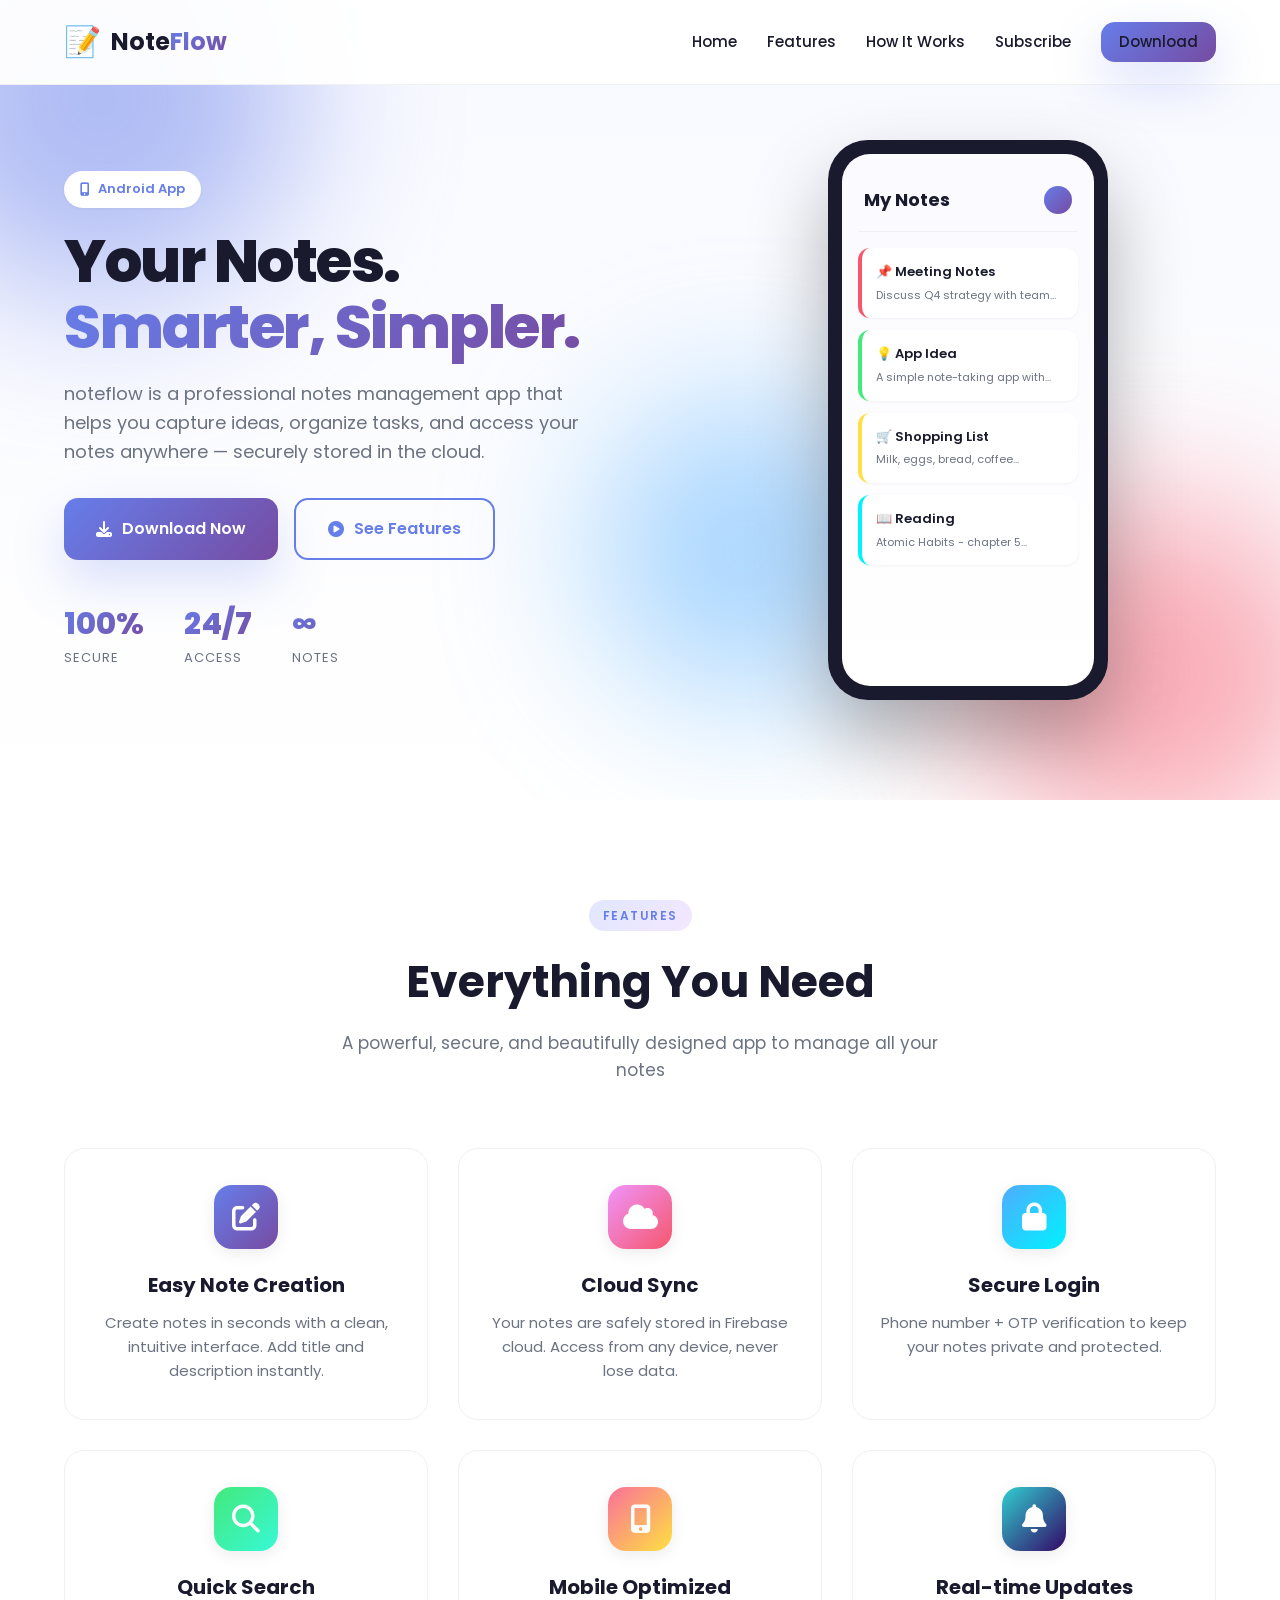
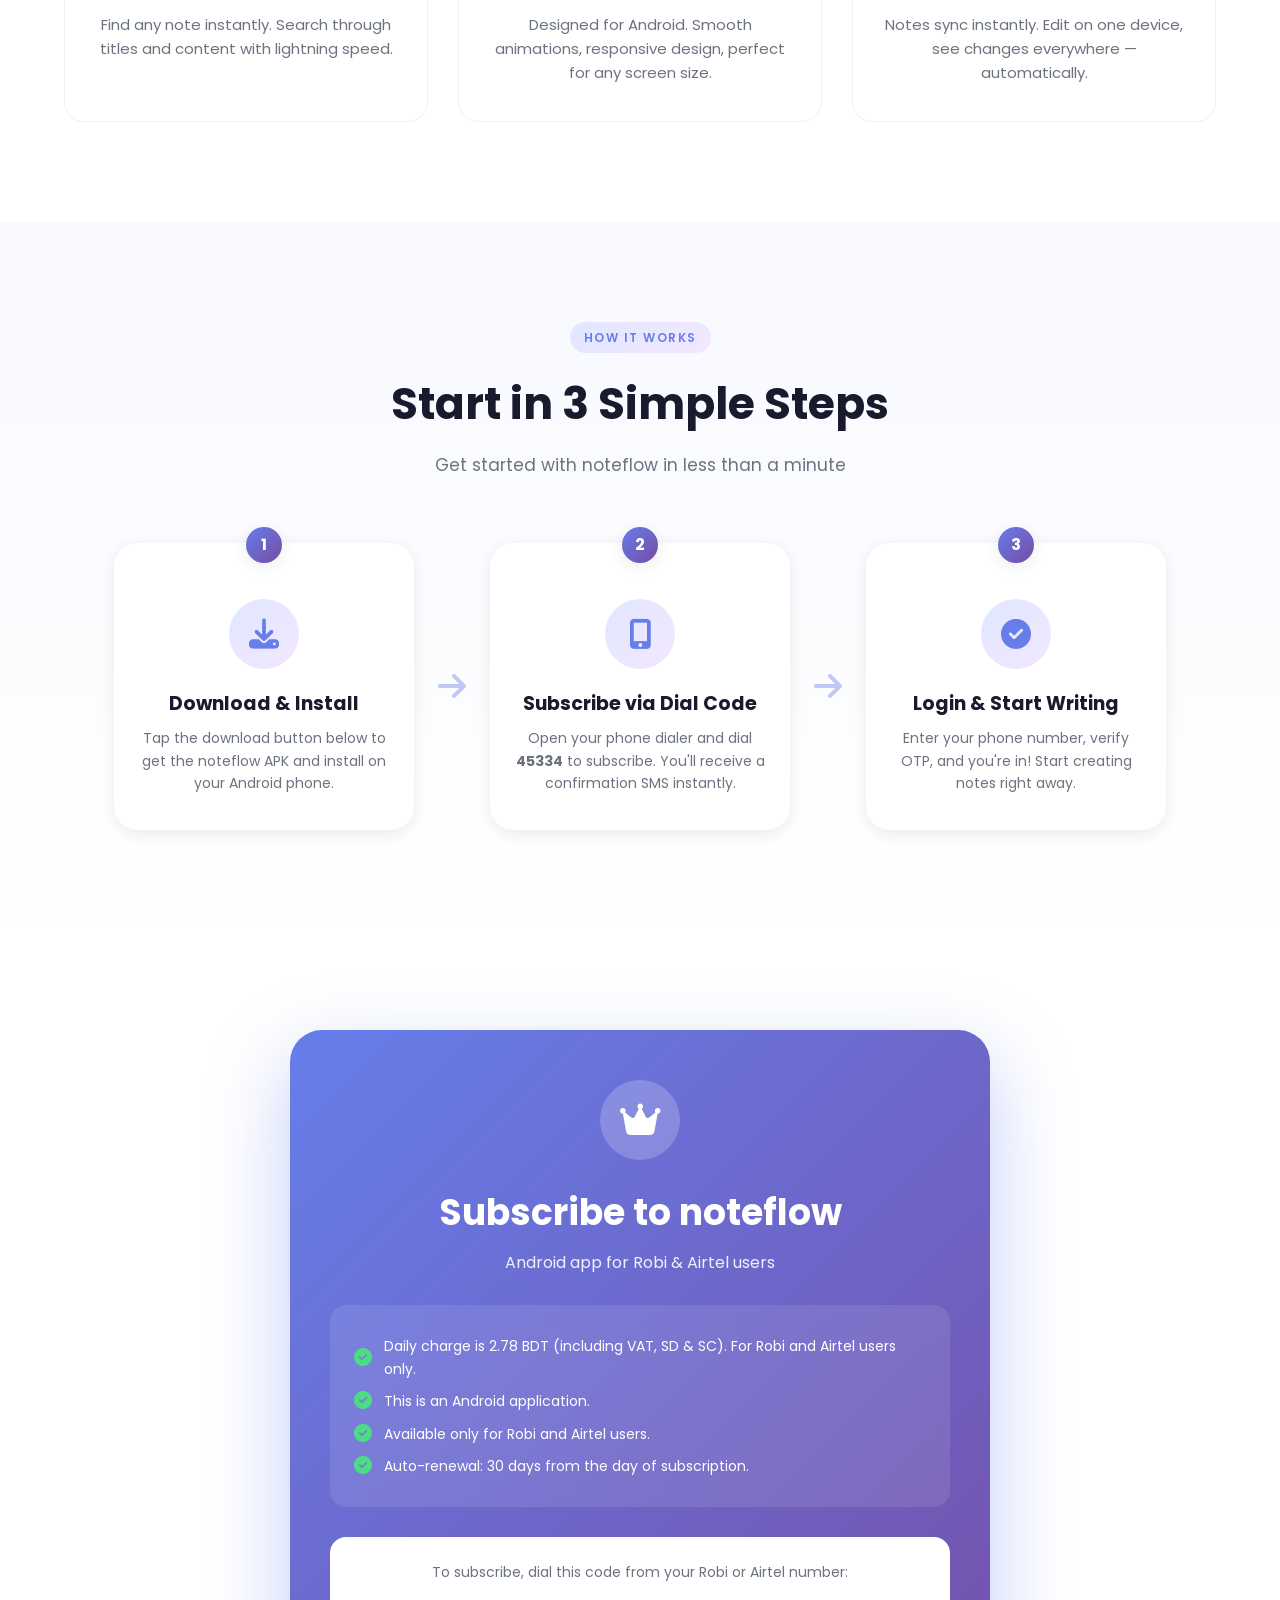
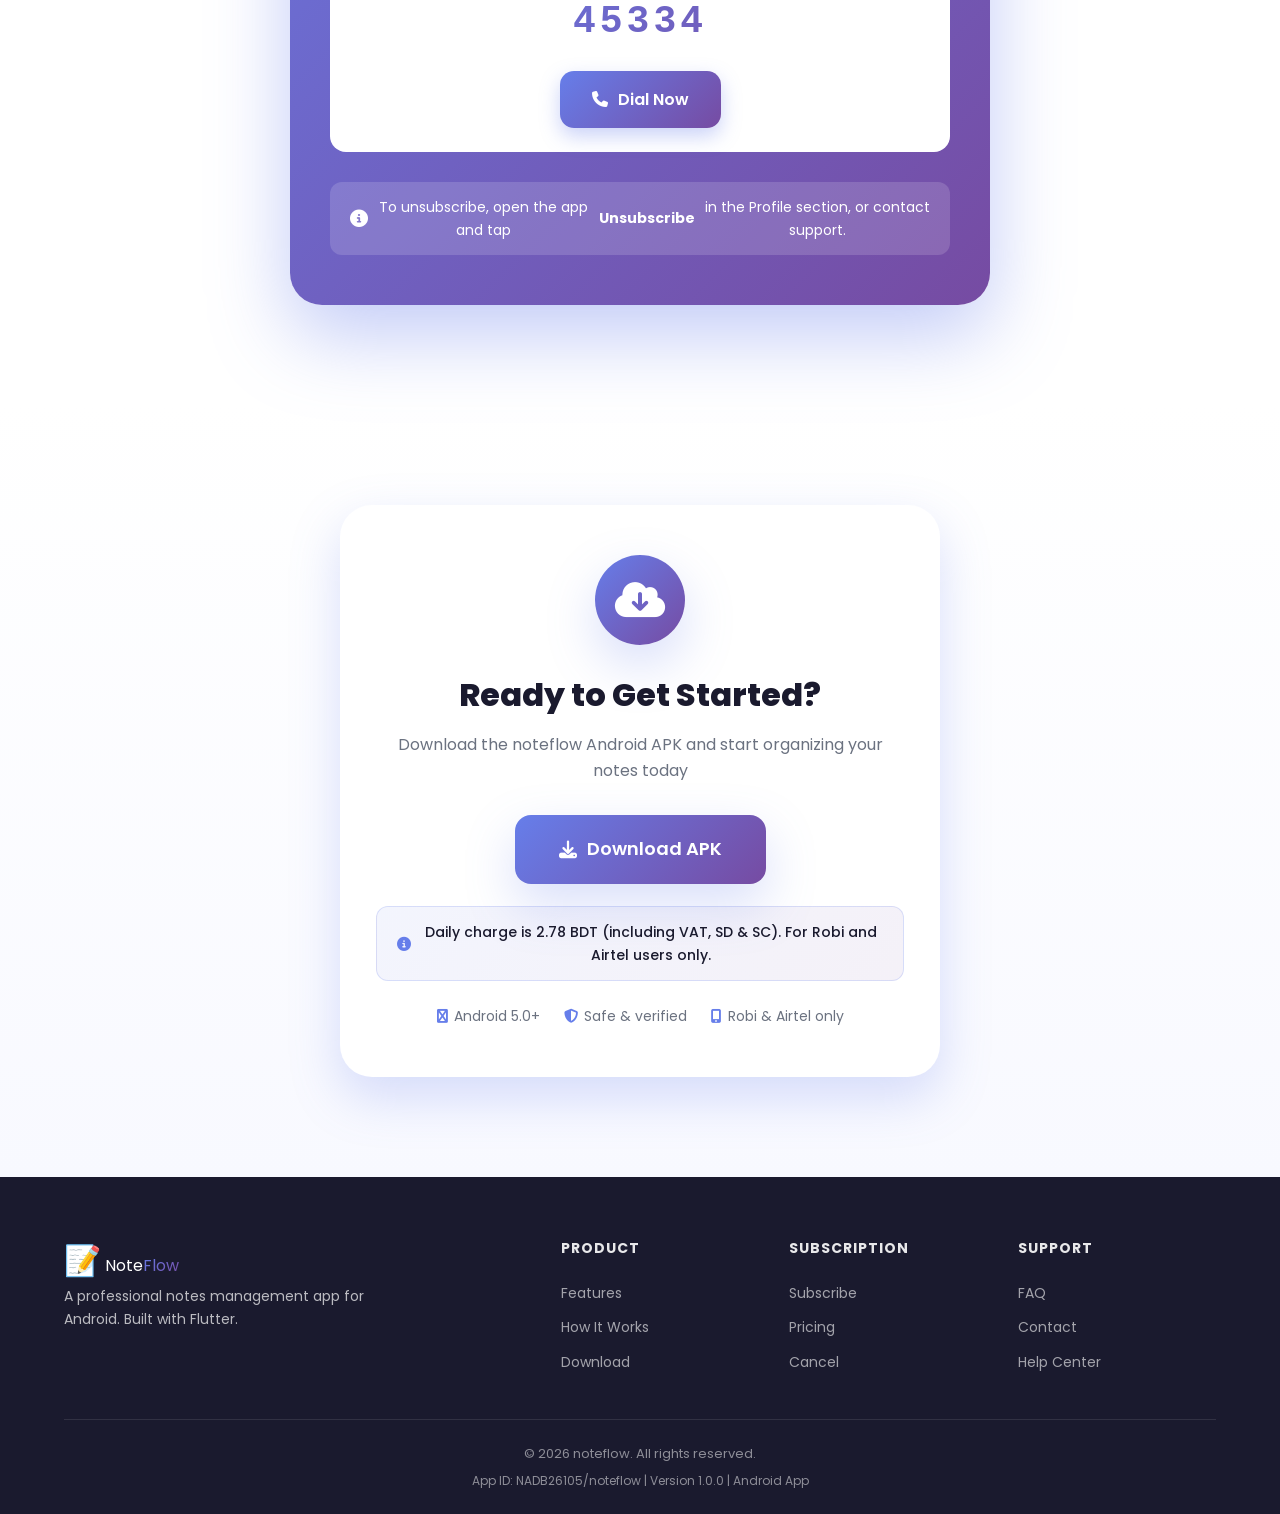
==== landing_page/noteflow/index.html @ a581d2a5 "Release App version 1.0" ====
<!DOCTYPE html>
<html lang="en">
<head>
  <meta charset="UTF-8" />
  <meta http-equiv="X-UA-Compatible" content="IE=edge" />
  <meta name="viewport" content="width=device-width, initial-scale=1.0" />

  <!-- SEO Meta Tags -->
  <title>NoteFlow - Your Personal Notes Manager | by BDApps</title>
  <meta name="description" content="noteflow - A professional notes management app for Android. Organize your ideas, tasks, and reminders. Download now from BDApps." />
  <meta name="keywords" content="noteflow, Notes App, BDApps, Bangladesh, NADB26105, Notes Manager, Android App" />
  <meta name="author" content="BDApps Gladiators NADB26" />

  <!-- Open Graph -->
  <meta property="og:title" content="NoteFlow - Your Personal Notes Manager" />
  <meta property="og:description" content="Professional notes management app. Download now from BDApps." />
  <meta property="og:type" content="website" />
  <meta property="og:url" content="https://www.bdappsdigitalapps.com/NADB26105/noteflow/" />

  <!-- Favicon -->
  <link rel="icon" type="image/svg+xml" href="data:image/svg+xml,<svg xmlns='http://www.w3.org/2000/svg' viewBox='0 0 100 100'><text y='.9em' font-size='90'>📝</text></svg>" />

  <!-- Stylesheets -->
  <link rel="stylesheet" href="css/style.css" />

  <!-- Google Fonts -->
  <link rel="preconnect" href="https://fonts.googleapis.com" />
  <link rel="preconnect" href="https://fonts.gstatic.com" crossorigin />
  <link href="https://fonts.googleapis.com/css2?family=Poppins:wght@300;400;500;600;700;800&family=Noto+Sans+Bengali:wght@400;500;600;700&display=swap" rel="stylesheet" />

  <!-- Font Awesome for icons -->
  <link rel="stylesheet" href="https://cdnjs.cloudflare.com/ajax/libs/font-awesome/6.4.0/css/all.min.css" />
</head>
<body>

  <!-- ============ NAVBAR ============ -->
  <nav class="navbar" id="navbar">
    <div class="container nav-container">
      <a href="#" class="logo">
        <span class="logo-icon">📝</span>
        <span class="logo-text">Note<span class="gradient-text">Flow</span></span>
      </a>
      <ul class="nav-links" id="navLinks">
        <li><a href="#home">Home</a></li>
        <li><a href="#features">Features</a></li>
        <li><a href="#how">How It Works</a></li>
        <li><a href="#subscribe">Subscribe</a></li>
        <li><a href="#download" class="btn btn-primary btn-sm">Download</a></li>
      </ul>
      <button class="menu-toggle" id="menuToggle" aria-label="Toggle menu">
        <i class="fas fa-bars"></i>
      </button>
    </div>
  </nav>

  <!-- ============ HERO SECTION ============ -->
  <section class="hero" id="home">
    <div class="hero-bg-shapes">
      <div class="shape shape-1"></div>
      <div class="shape shape-2"></div>
      <div class="shape shape-3"></div>
    </div>
    <div class="container hero-container">
      <div class="hero-content">
        <span class="hero-badge">
          <i class="fas fa-mobile-alt"></i> Android App
        </span>
        <h1 class="hero-title">
          Your Notes.<br />
          <span class="gradient-text">Smarter, Simpler.</span>
        </h1>
        <p class="hero-subtitle">
          noteflow is a professional notes management app that helps you capture ideas, organize tasks, and access your notes anywhere — securely stored in the cloud.
        </p>
        <div class="hero-buttons">
          <a href="#download" class="btn btn-primary btn-lg">
            <i class="fas fa-download"></i> Download Now
          </a>
          <a href="#features" class="btn btn-outline btn-lg">
            <i class="fas fa-play-circle"></i> See Features
          </a>
        </div>
        <div class="hero-stats">
          <div class="stat">
            <div class="stat-number">100%</div>
            <div class="stat-label">Secure</div>
          </div>
          <div class="stat">
            <div class="stat-number">24/7</div>
            <div class="stat-label">Access</div>
          </div>
          <div class="stat">
            <div class="stat-number">∞</div>
            <div class="stat-label">Notes</div>
          </div>
        </div>
      </div>
      <div class="hero-image">
        <div class="phone-mockup">
          <div class="phone-screen">
            <div class="mock-header">
              <div class="mock-title">My Notes</div>
              <div class="mock-dot"></div>
            </div>
            <div class="mock-note">
              <div class="mock-note-title">📌 Meeting Notes</div>
              <div class="mock-note-desc">Discuss Q4 strategy with team...</div>
            </div>
            <div class="mock-note">
              <div class="mock-note-title">💡 App Idea</div>
              <div class="mock-note-desc">A simple note-taking app with...</div>
            </div>
            <div class="mock-note">
              <div class="mock-note-title">🛒 Shopping List</div>
              <div class="mock-note-desc">Milk, eggs, bread, coffee...</div>
            </div>
            <div class="mock-note">
              <div class="mock-note-title">📖 Reading</div>
              <div class="mock-note-desc">Atomic Habits - chapter 5...</div>
            </div>
          </div>
        </div>
      </div>
    </div>
  </section>

  <!-- ============ FEATURES SECTION ============ -->
  <section class="features" id="features">
    <div class="container">
      <div class="section-header">
        <span class="section-tag">FEATURES</span>
        <h2 class="section-title">Everything You Need</h2>
        <p class="section-subtitle">
          A powerful, secure, and beautifully designed app to manage all your notes
        </p>
      </div>
      <div class="features-grid">
        <div class="feature-card">
          <div class="feature-icon" style="background: linear-gradient(135deg, #667eea, #764ba2);">
            <i class="fas fa-edit"></i>
          </div>
          <h3>Easy Note Creation</h3>
          <p>Create notes in seconds with a clean, intuitive interface. Add title and description instantly.</p>
        </div>
        <div class="feature-card">
          <div class="feature-icon" style="background: linear-gradient(135deg, #f093fb, #f5576c);">
            <i class="fas fa-cloud"></i>
          </div>
          <h3>Cloud Sync</h3>
          <p>Your notes are safely stored in Firebase cloud. Access from any device, never lose data.</p>
        </div>
        <div class="feature-card">
          <div class="feature-icon" style="background: linear-gradient(135deg, #4facfe, #00f2fe);">
            <i class="fas fa-lock"></i>
          </div>
          <h3>Secure Login</h3>
          <p>Phone number + OTP verification to keep your notes private and protected.</p>
        </div>
        <div class="feature-card">
          <div class="feature-icon" style="background: linear-gradient(135deg, #43e97b, #38f9d7);">
            <i class="fas fa-search"></i>
          </div>
          <h3>Quick Search</h3>
          <p>Find any note instantly. Search through titles and content with lightning speed.</p>
        </div>
        <div class="feature-card">
          <div class="feature-icon" style="background: linear-gradient(135deg, #fa709a, #fee140);">
            <i class="fas fa-mobile-alt"></i>
          </div>
          <h3>Mobile Optimized</h3>
          <p>Designed for Android. Smooth animations, responsive design, perfect for any screen size.</p>
        </div>
        <div class="feature-card">
          <div class="feature-icon" style="background: linear-gradient(135deg, #30cfd0, #330867);">
            <i class="fas fa-bell"></i>
          </div>
          <h3>Real-time Updates</h3>
          <p>Notes sync instantly. Edit on one device, see changes everywhere — automatically.</p>
        </div>
      </div>
    </div>
  </section>

  <!-- ============ HOW IT WORKS ============ -->
  <section class="how-it-works" id="how">
    <div class="container">
      <div class="section-header">
        <span class="section-tag">HOW IT WORKS</span>
        <h2 class="section-title">Start in 3 Simple Steps</h2>
        <p class="section-subtitle">
          Get started with noteflow in less than a minute
        </p>
      </div>
      <div class="steps">
        <div class="step">
          <div class="step-number">1</div>
          <div class="step-icon">
            <i class="fas fa-download"></i>
          </div>
          <h3>Download & Install</h3>
          <p>Tap the download button below to get the noteflow APK and install on your Android phone.</p>
        </div>
        <div class="step-arrow">
          <i class="fas fa-arrow-right"></i>
        </div>
        <div class="step">
          <div class="step-number">2</div>
          <div class="step-icon">
            <i class="fas fa-mobile-alt"></i>
          </div>
          <h3>Subscribe via Dial Code</h3>
          <p>Open your phone dialer and dial <strong>45334</strong> to subscribe. You'll receive a confirmation SMS instantly.</p>
        </div>
        <div class="step-arrow">
          <i class="fas fa-arrow-right"></i>
        </div>
        <div class="step">
          <div class="step-number">3</div>
          <div class="step-icon">
            <i class="fas fa-check-circle"></i>
          </div>
          <h3>Login & Start Writing</h3>
          <p>Enter your phone number, verify OTP, and you're in! Start creating notes right away.</p>
        </div>
      </div>
    </div>
  </section>

  <!-- ============ SUBSCRIBE SECTION ============ -->
  <section class="subscribe" id="subscribe">
    <div class="container">
      <div class="subscribe-card">
        <div class="subscribe-icon">
          <i class="fas fa-crown"></i>
        </div>
        <h2>Subscribe to noteflow</h2>
        <p class="subscribe-subtitle">Android app for Robi &amp; Airtel users</p>
        <div class="subscribe-details">
          <div class="detail-item">
            <i class="fas fa-check-circle"></i>
            <span>Daily charge is 2.78 BDT (including VAT, SD &amp; SC). For Robi and Airtel users only.</span>
          </div>
          <div class="detail-item">
            <i class="fas fa-check-circle"></i>
            <span>This is an Android application.</span>
          </div>
          <div class="detail-item">
            <i class="fas fa-check-circle"></i>
            <span>Available only for Robi and Airtel users.</span>
          </div>
          <div class="detail-item">
            <i class="fas fa-check-circle"></i>
            <span>Auto-renewal: 30 days from the day of subscription.</span>
          </div>
        </div>
        <div class="ussd-box">
          <div class="ussd-label">To subscribe, dial this code from your Robi or Airtel number:</div>
          <div class="ussd-code">45334</div>
          <a href="tel:45334" class="btn btn-primary btn-lg ussd-dial-btn" id="ussdDialBtn">
            <i class="fas fa-phone"></i> Dial Now
          </a>
        </div>
        <div class="subscribe-note">
          <i class="fas fa-info-circle"></i>
          To unsubscribe, open the app and tap <strong>Unsubscribe</strong> in the Profile section, or contact support.
        </div>
      </div>
    </div>
  </section>

  <!-- ============ DOWNLOAD SECTION ============ -->
  <section class="download" id="download">
    <div class="container">
      <div class="download-card">
        <div class="download-icon">
          <i class="fas fa-cloud-download-alt"></i>
        </div>
        <h2>Ready to Get Started?</h2>
        <p>Download the noteflow Android APK and start organizing your notes today</p>
        <a href="https://www.bdappsdigitalapps.com/NADB26105/noteflow/noteflow.apk" class="btn btn-primary btn-xl" id="downloadBtn">
          <i class="fas fa-download"></i>
          <span>Download APK</span>
        </a>
        <div class="charge-info">
          <i class="fas fa-info-circle"></i>
          Daily charge is 2.78 BDT (including VAT, SD &amp; SC). For Robi and Airtel users only.
        </div>
        <div class="download-info">
          <span><i class="fas fa-android"></i> Android 5.0+</span>
          <span><i class="fas fa-shield-alt"></i> Safe &amp; verified</span>
          <span><i class="fas fa-mobile-alt"></i> Robi &amp; Airtel only</span>
        </div>
      </div>
    </div>
  </section>

  <!-- ============ FOOTER ============ -->
  <footer class="footer">
    <div class="container">
      <div class="footer-content">
        <div class="footer-brand">
          <span class="logo-icon">📝</span>
          <span class="logo-text">Note<span class="gradient-text">Flow</span></span>
          <p>A professional notes management app for Android. Built with Flutter.</p>
        </div>
        <div class="footer-links">
          <div class="footer-col">
            <h4>Product</h4>
            <a href="#features">Features</a>
            <a href="#how">How It Works</a>
            <a href="#download">Download</a>
          </div>
          <div class="footer-col">
            <h4>Subscription</h4>
            <a href="#subscribe">Subscribe</a>
            <a href="#subscribe">Pricing</a>
            <a href="#subscribe">Cancel</a>
          </div>
          <div class="footer-col">
            <h4>Support</h4>
            <a href="#">FAQ</a>
            <a href="#">Contact</a>
            <a href="#">Help Center</a>
          </div>
        </div>
      </div>
      <div class="footer-bottom">
        <p>&copy; 2026 noteflow. All rights reserved.</p>
        <p class="footer-meta">
          App ID: NADB26105/noteflow | Version 1.0.0 | Android App
        </p>
      </div>
    </div>
  </footer>

  <!-- Back to top button -->
  <button class="back-to-top" id="backToTop" aria-label="Back to top">
    <i class="fas fa-arrow-up"></i>
  </button>

  <script src="js/script.js"></script>
</body>
</html>
---- landing_page/noteflow/css/style.css ----
/* =====================================================
   NoteFlow Landing Page - Beautiful & Professional
   ===================================================== */

/* ============== RESET & BASE ============== */
*, *::before, *::after {
  box-sizing: border-box;
  margin: 0;
  padding: 0;
}

html {
  scroll-behavior: smooth;
}

body {
  font-family: 'Poppins', 'Noto Sans Bengali', -apple-system, BlinkMacSystemFont, sans-serif;
  line-height: 1.6;
  color: #1a1a2e;
  background: #ffffff;
  overflow-x: hidden;
}

a {
  text-decoration: none;
  color: inherit;
  transition: all 0.3s ease;
}

ul { list-style: none; }

img {
  max-width: 100%;
  display: block;
}

.container {
  max-width: 1200px;
  margin: 0 auto;
  padding: 0 24px;
}

:root {
  --primary: #667eea;
  --secondary: #764ba2;
  --accent: #f5576c;
  --dark: #1a1a2e;
  --gray: #6b7280;
  --light: #f9fafb;
  --gradient: linear-gradient(135deg, #667eea 0%, #764ba2 100%);
  --gradient-2: linear-gradient(135deg, #f093fb 0%, #f5576c 100%);
  --gradient-3: linear-gradient(135deg, #4facfe 0%, #00f2fe 100%);
  --shadow-sm: 0 1px 3px rgba(0, 0, 0, 0.05);
  --shadow-md: 0 4px 16px rgba(0, 0, 0, 0.08);
  --shadow-lg: 0 20px 50px rgba(102, 126, 234, 0.25);
}

/* ============== TYPOGRAPHY ============== */
.gradient-text {
  background: var(--gradient);
  -webkit-background-clip: text;
  -webkit-text-fill-color: transparent;
  background-clip: text;
}

.section-tag {
  display: inline-block;
  padding: 6px 14px;
  border-radius: 20px;
  background: linear-gradient(135deg, #e0e7ff, #f3e7ff);
  color: var(--primary);
  font-size: 12px;
  font-weight: 600;
  letter-spacing: 1.5px;
  margin-bottom: 16px;
}

.section-header {
  text-align: center;
  margin-bottom: 64px;
}

.section-title {
  font-size: clamp(28px, 5vw, 44px);
  font-weight: 700;
  margin-bottom: 12px;
  color: var(--dark);
}

.section-subtitle {
  font-size: 17px;
  color: var(--gray);
  max-width: 600px;
  margin: 0 auto;
}

/* ============== BUTTONS ============== */
.btn {
  display: inline-flex;
  align-items: center;
  gap: 10px;
  padding: 14px 28px;
  border-radius: 14px;
  font-weight: 600;
  font-size: 15px;
  border: none;
  cursor: pointer;
  transition: all 0.3s ease;
  white-space: nowrap;
}

.btn-sm { padding: 8px 18px; font-size: 14px; }
.btn-lg { padding: 16px 32px; font-size: 16px; }
.btn-xl { padding: 20px 44px; font-size: 18px; border-radius: 16px; }

.btn-primary {
  background: var(--gradient);
  color: #fff;
  box-shadow: var(--shadow-lg);
}

.btn-primary:hover {
  transform: translateY(-3px);
  box-shadow: 0 25px 60px rgba(102, 126, 234, 0.35);
}

.btn-outline {
  background: transparent;
  color: var(--primary);
  border: 2px solid var(--primary);
}

.btn-outline:hover {
  background: var(--primary);
  color: #fff;
  transform: translateY(-3px);
}

/* ============== NAVBAR ============== */
.navbar {
  position: fixed;
  top: 0;
  left: 0;
  width: 100%;
  background: rgba(255, 255, 255, 0.95);
  backdrop-filter: blur(20px);
  -webkit-backdrop-filter: blur(20px);
  z-index: 1000;
  transition: all 0.3s ease;
  border-bottom: 1px solid rgba(0, 0, 0, 0.05);
}

.navbar.scrolled {
  box-shadow: var(--shadow-md);
}

.nav-container {
  display: flex;
  justify-content: space-between;
  align-items: center;
  padding: 18px 24px;
}

.logo {
  display: flex;
  align-items: center;
  gap: 10px;
  font-size: 24px;
  font-weight: 700;
  color: var(--dark);
}

.logo-icon { font-size: 30px; }

.nav-links {
  display: flex;
  align-items: center;
  gap: 30px;
}

.nav-links a {
  font-weight: 500;
  color: var(--dark);
  position: relative;
  font-size: 15px;
}

.nav-links a:not(.btn):hover { color: var(--primary); }

.nav-links a:not(.btn)::after {
  content: '';
  position: absolute;
  bottom: -4px;
  left: 0;
  width: 0;
  height: 2px;
  background: var(--gradient);
  transition: width 0.3s ease;
}

.nav-links a:not(.btn):hover::after { width: 100%; }

.menu-toggle {
  display: none;
  background: none;
  border: none;
  font-size: 24px;
  cursor: pointer;
  color: var(--dark);
}

/* ============== HERO ============== */
.hero {
  position: relative;
  padding: 140px 0 100px;
  background: linear-gradient(180deg, #f8f9ff 0%, #ffffff 100%);
  overflow: hidden;
}

.hero-bg-shapes {
  position: absolute;
  inset: 0;
  pointer-events: none;
}

.shape {
  position: absolute;
  border-radius: 50%;
  filter: blur(80px);
  opacity: 0.5;
}

.shape-1 {
  width: 400px;
  height: 400px;
  background: var(--primary);
  top: -100px;
  left: -100px;
}

.shape-2 {
  width: 350px;
  height: 350px;
  background: var(--accent);
  bottom: -50px;
  right: -50px;
}

.shape-3 {
  width: 300px;
  height: 300px;
  background: #4facfe;
  top: 50%;
  right: 30%;
}

.hero-container {
  display: grid;
  grid-template-columns: 1.2fr 1fr;
  gap: 60px;
  align-items: center;
  position: relative;
  z-index: 1;
}

.hero-badge {
  display: inline-flex;
  align-items: center;
  gap: 8px;
  padding: 8px 16px;
  border-radius: 30px;
  background: white;
  color: var(--primary);
  font-size: 13px;
  font-weight: 600;
  margin-bottom: 20px;
  box-shadow: var(--shadow-sm);
}

.hero-title {
  font-size: clamp(36px, 6vw, 60px);
  font-weight: 800;
  line-height: 1.1;
  margin-bottom: 20px;
  letter-spacing: -1.5px;
}

.hero-subtitle {
  font-size: 18px;
  color: var(--gray);
  margin-bottom: 32px;
  max-width: 550px;
}

.hero-buttons {
  display: flex;
  gap: 16px;
  flex-wrap: wrap;
  margin-bottom: 40px;
}

.hero-stats {
  display: flex;
  gap: 40px;
}

.stat-number {
  font-size: 30px;
  font-weight: 800;
  background: var(--gradient);
  -webkit-background-clip: text;
  -webkit-text-fill-color: transparent;
  background-clip: text;
}

.stat-label {
  font-size: 13px;
  color: var(--gray);
  text-transform: uppercase;
  letter-spacing: 1px;
}

/* Phone Mockup */
.hero-image {
  display: flex;
  justify-content: center;
  align-items: center;
}

.phone-mockup {
  width: 280px;
  height: 560px;
  background: var(--dark);
  border-radius: 40px;
  padding: 14px;
  box-shadow: 0 40px 80px rgba(0, 0, 0, 0.3);
  position: relative;
  animation: floatPhone 4s ease-in-out infinite;
}

@keyframes floatPhone {
  0%, 100% { transform: translateY(0); }
  50% { transform: translateY(-20px); }
}

.phone-screen {
  width: 100%;
  height: 100%;
  background: linear-gradient(180deg, #fafaff 0%, #ffffff 100%);
  border-radius: 28px;
  padding: 20px 16px;
  overflow: hidden;
}

.mock-header {
  display: flex;
  justify-content: space-between;
  align-items: center;
  padding: 12px 6px 16px;
  border-bottom: 1px solid #f0f0f0;
  margin-bottom: 16px;
}

.mock-title {
  font-size: 18px;
  font-weight: 700;
  color: var(--dark);
}

.mock-dot {
  width: 28px;
  height: 28px;
  border-radius: 50%;
  background: var(--gradient);
  color: white;
  display: flex;
  align-items: center;
  justify-content: center;
  font-size: 16px;
}

.mock-note {
  padding: 14px;
  background: white;
  border-radius: 12px;
  margin-bottom: 12px;
  box-shadow: var(--shadow-sm);
  border-left: 4px solid var(--primary);
  animation: slideIn 0.6s ease-out backwards;
}

.mock-note:nth-child(2) { animation-delay: 0.1s; border-left-color: #f5576c; }
.mock-note:nth-child(3) { animation-delay: 0.2s; border-left-color: #43e97b; }
.mock-note:nth-child(4) { animation-delay: 0.3s; border-left-color: #fee140; }
.mock-note:nth-child(5) { animation-delay: 0.4s; border-left-color: #00f2fe; }

@keyframes slideIn {
  from { opacity: 0; transform: translateX(20px); }
  to { opacity: 1; transform: translateX(0); }
}

.mock-note-title {
  font-size: 13px;
  font-weight: 600;
  color: var(--dark);
  margin-bottom: 4px;
}

.mock-note-desc {
  font-size: 11px;
  color: var(--gray);
}

/* ============== FEATURES ============== */
.features {
  padding: 100px 0;
  background: white;
}

.features-grid {
  display: grid;
  grid-template-columns: repeat(auto-fit, minmax(280px, 1fr));
  gap: 30px;
}

.feature-card {
  padding: 36px 28px;
  background: white;
  border-radius: 20px;
  border: 1px solid #f0f0f5;
  transition: all 0.4s ease;
  text-align: center;
}

.feature-card:hover {
  transform: translateY(-8px);
  box-shadow: var(--shadow-lg);
  border-color: transparent;
}

.feature-icon {
  width: 64px;
  height: 64px;
  border-radius: 18px;
  display: flex;
  align-items: center;
  justify-content: center;
  margin: 0 auto 20px;
  color: white;
  font-size: 28px;
  box-shadow: var(--shadow-md);
}

.feature-card h3 {
  font-size: 20px;
  font-weight: 700;
  margin-bottom: 10px;
  color: var(--dark);
}

.feature-card p {
  font-size: 15px;
  color: var(--gray);
  line-height: 1.6;
}

/* ============== HOW IT WORKS ============== */
.how-it-works {
  padding: 100px 0;
  background: linear-gradient(180deg, #f8f9ff 0%, #ffffff 100%);
}

.steps {
  display: flex;
  align-items: center;
  justify-content: center;
  gap: 24px;
  flex-wrap: wrap;
}

.step {
  flex: 1;
  min-width: 240px;
  max-width: 300px;
  text-align: center;
  padding: 36px 24px;
  background: white;
  border-radius: 24px;
  position: relative;
  box-shadow: var(--shadow-md);
  transition: all 0.3s ease;
}

.step:hover {
  transform: translateY(-8px);
}

.step-number {
  position: absolute;
  top: -16px;
  left: 50%;
  transform: translateX(-50%);
  width: 36px;
  height: 36px;
  background: var(--gradient);
  color: white;
  border-radius: 50%;
  display: flex;
  align-items: center;
  justify-content: center;
  font-weight: 700;
  font-size: 16px;
  box-shadow: var(--shadow-md);
}

.step-icon {
  width: 70px;
  height: 70px;
  background: linear-gradient(135deg, #e0e7ff, #f3e7ff);
  color: var(--primary);
  border-radius: 50%;
  display: flex;
  align-items: center;
  justify-content: center;
  font-size: 30px;
  margin: 20px auto;
}

.step h3 {
  font-size: 19px;
  font-weight: 700;
  margin-bottom: 8px;
  color: var(--dark);
}

.step p {
  font-size: 14px;
  color: var(--gray);
}

.step-arrow {
  font-size: 32px;
  color: var(--primary);
  opacity: 0.4;
}

/* ============== SUBSCRIBE ============== */
.subscribe {
  padding: 100px 0;
  background: white;
}

.subscribe-card {
  max-width: 700px;
  margin: 0 auto;
  background: var(--gradient);
  color: white;
  padding: 50px 40px;
  border-radius: 32px;
  text-align: center;
  box-shadow: 0 30px 80px rgba(102, 126, 234, 0.4);
  position: relative;
  overflow: hidden;
}

.subscribe-card::before {
  content: '';
  position: absolute;
  top: -50%;
  right: -20%;
  width: 400px;
  height: 400px;
  background: radial-gradient(circle, rgba(255, 255, 255, 0.15), transparent 70%);
  border-radius: 50%;
}

.subscribe-icon {
  width: 80px;
  height: 80px;
  background: rgba(255, 255, 255, 0.2);
  border-radius: 50%;
  display: flex;
  align-items: center;
  justify-content: center;
  margin: 0 auto 24px;
  font-size: 36px;
  backdrop-filter: blur(10px);
  position: relative;
  z-index: 1;
}

.subscribe-card h2 {
  font-size: clamp(26px, 5vw, 36px);
  font-weight: 700;
  margin-bottom: 8px;
  position: relative;
  z-index: 1;
}

.subscribe-subtitle {
  font-size: 16px;
  opacity: 0.9;
  margin-bottom: 30px;
  position: relative;
  z-index: 1;
}

.subscribe-details {
  text-align: left;
  background: rgba(255, 255, 255, 0.1);
  backdrop-filter: blur(10px);
  padding: 20px 24px;
  border-radius: 16px;
  margin: 30px 0;
  position: relative;
  z-index: 1;
}

.detail-item {
  display: flex;
  align-items: center;
  gap: 12px;
  margin: 10px 0;
  font-size: 14px;
}

.detail-item i { font-size: 18px; color: #4ade80; }

.ussd-box {
  background: white;
  color: var(--dark);
  padding: 24px;
  border-radius: 16px;
  margin: 30px 0;
  position: relative;
  z-index: 1;
}

.ussd-label {
  font-size: 14px;
  color: var(--gray);
  margin-bottom: 8px;
}

.ussd-code {
  font-size: 38px;
  font-weight: 800;
  letter-spacing: 4px;
  background: var(--gradient);
  -webkit-background-clip: text;
  -webkit-text-fill-color: transparent;
  background-clip: text;
  font-family: 'Courier New', monospace;
}

.subscribe-note {
  background: rgba(255, 255, 255, 0.15);
  padding: 14px 20px;
  border-radius: 12px;
  font-size: 14px;
  display: flex;
  align-items: center;
  gap: 10px;
  justify-content: center;
  position: relative;
  z-index: 1;
}

.subscribe-note i { font-size: 18px; }

.ussd-dial-btn {
  margin-top: 18px;
  display: inline-flex;
  align-items: center;
  gap: 10px;
  text-decoration: none;
  box-shadow: 0 8px 20px rgba(102, 126, 234, 0.35);
}

.ussd-dial-btn:hover {
  transform: translateY(-2px);
  box-shadow: 0 12px 28px rgba(102, 126, 234, 0.5);
}

.charge-info {
  margin-top: 22px;
  padding: 14px 20px;
  background: linear-gradient(135deg, rgba(102, 126, 234, 0.08), rgba(118, 75, 162, 0.08));
  border: 1px solid rgba(102, 126, 234, 0.2);
  border-radius: 12px;
  color: var(--dark);
  font-size: 14px;
  font-weight: 500;
  display: flex;
  align-items: center;
  justify-content: center;
  gap: 8px;
}

.charge-info i { color: var(--primary); }

/* ============== DOWNLOAD ============== */
.download {
  padding: 100px 0;
  background: linear-gradient(180deg, #ffffff 0%, #f8f9ff 100%);
}

.download-card {
  max-width: 600px;
  margin: 0 auto;
  text-align: center;
  padding: 50px 36px;
  background: white;
  border-radius: 32px;
  box-shadow: var(--shadow-lg);
}

.download-icon {
  width: 90px;
  height: 90px;
  background: var(--gradient);
  color: white;
  border-radius: 50%;
  display: flex;
  align-items: center;
  justify-content: center;
  margin: 0 auto 24px;
  font-size: 40px;
  box-shadow: var(--shadow-lg);
  animation: pulse 2s infinite;
}

@keyframes pulse {
  0%, 100% { transform: scale(1); }
  50% { transform: scale(1.05); }
}

.download-card h2 {
  font-size: 32px;
  font-weight: 800;
  margin-bottom: 12px;
  color: var(--dark);
}

.download-card p {
  color: var(--gray);
  margin-bottom: 32px;
  font-size: 16px;
}

.download-info {
  display: flex;
  justify-content: center;
  gap: 24px;
  flex-wrap: wrap;
  margin-top: 24px;
  font-size: 14px;
  color: var(--gray);
}

.download-info span {
  display: flex;
  align-items: center;
  gap: 6px;
}

.download-info i { color: var(--primary); }

/* ============== FOOTER ============== */
.footer {
  background: var(--dark);
  color: white;
  padding: 60px 0 24px;
}

.footer-content {
  display: grid;
  grid-template-columns: 2fr 3fr;
  gap: 60px;
  margin-bottom: 40px;
}

.footer-brand .logo {
  color: white;
  font-size: 22px;
  margin-bottom: 12px;
}

.footer-brand p {
  color: rgba(255, 255, 255, 0.7);
  font-size: 14px;
  max-width: 320px;
}

.footer-links {
  display: grid;
  grid-template-columns: repeat(3, 1fr);
  gap: 30px;
}

.footer-col h4 {
  font-size: 14px;
  margin-bottom: 16px;
  text-transform: uppercase;
  letter-spacing: 1px;
  color: rgba(255, 255, 255, 0.9);
}

.footer-col a {
  display: block;
  color: rgba(255, 255, 255, 0.6);
  padding: 6px 0;
  font-size: 14px;
}

.footer-col a:hover { color: var(--primary); }

.footer-bottom {
  border-top: 1px solid rgba(255, 255, 255, 0.1);
  padding-top: 24px;
  text-align: center;
  color: rgba(255, 255, 255, 0.5);
  font-size: 13px;
}

.footer-meta {
  margin-top: 6px;
  font-size: 12px;
}

/* ============== BACK TO TOP ============== */
.back-to-top {
  position: fixed;
  bottom: 30px;
  right: 30px;
  width: 50px;
  height: 50px;
  background: var(--gradient);
  color: white;
  border: none;
  border-radius: 50%;
  font-size: 20px;
  cursor: pointer;
  box-shadow: var(--shadow-lg);
  opacity: 0;
  pointer-events: none;
  transition: all 0.3s ease;
  z-index: 999;
}

.back-to-top.show {
  opacity: 1;
  pointer-events: all;
}

.back-to-top:hover {
  transform: translateY(-4px);
}

/* ============== RESPONSIVE ============== */
@media (max-width: 968px) {
  .hero-container {
    grid-template-columns: 1fr;
    text-align: center;
  }

  .hero-subtitle { margin-left: auto; margin-right: auto; }
  .hero-buttons { justify-content: center; }
  .hero-stats { justify-content: center; }
  .hero-image { order: -1; }

  .footer-content {
    grid-template-columns: 1fr;
    gap: 40px;
  }
}

@media (max-width: 768px) {
  .nav-links {
    position: fixed;
    top: 70px;
    left: 0;
    width: 100%;
    background: white;
    flex-direction: column;
    padding: 30px;
    gap: 20px;
    box-shadow: var(--shadow-md);
    transform: translateY(-100%);
    opacity: 0;
    transition: all 0.3s ease;
    pointer-events: none;
  }

  .nav-links.active {
    transform: translateY(0);
    opacity: 1;
    pointer-events: all;
  }

  .menu-toggle { display: block; }

  .hero { padding: 100px 0 60px; }

  .phone-mockup {
    width: 220px;
    height: 440px;
  }

  .step-arrow {
    transform: rotate(90deg);
  }

  .steps { flex-direction: column; }

  .footer-links {
    grid-template-columns: 1fr 1fr;
  }
}

@media (max-width: 480px) {
  .hero-buttons { flex-direction: column; width: 100%; }
  .hero-buttons .btn { width: 100%; justify-content: center; }
  .subscribe-card { padding: 30px 20px; }
  .ussd-code { font-size: 30px; }
  .footer-links { grid-template-columns: 1fr; }
  .download-info { flex-direction: column; gap: 12px; }
}
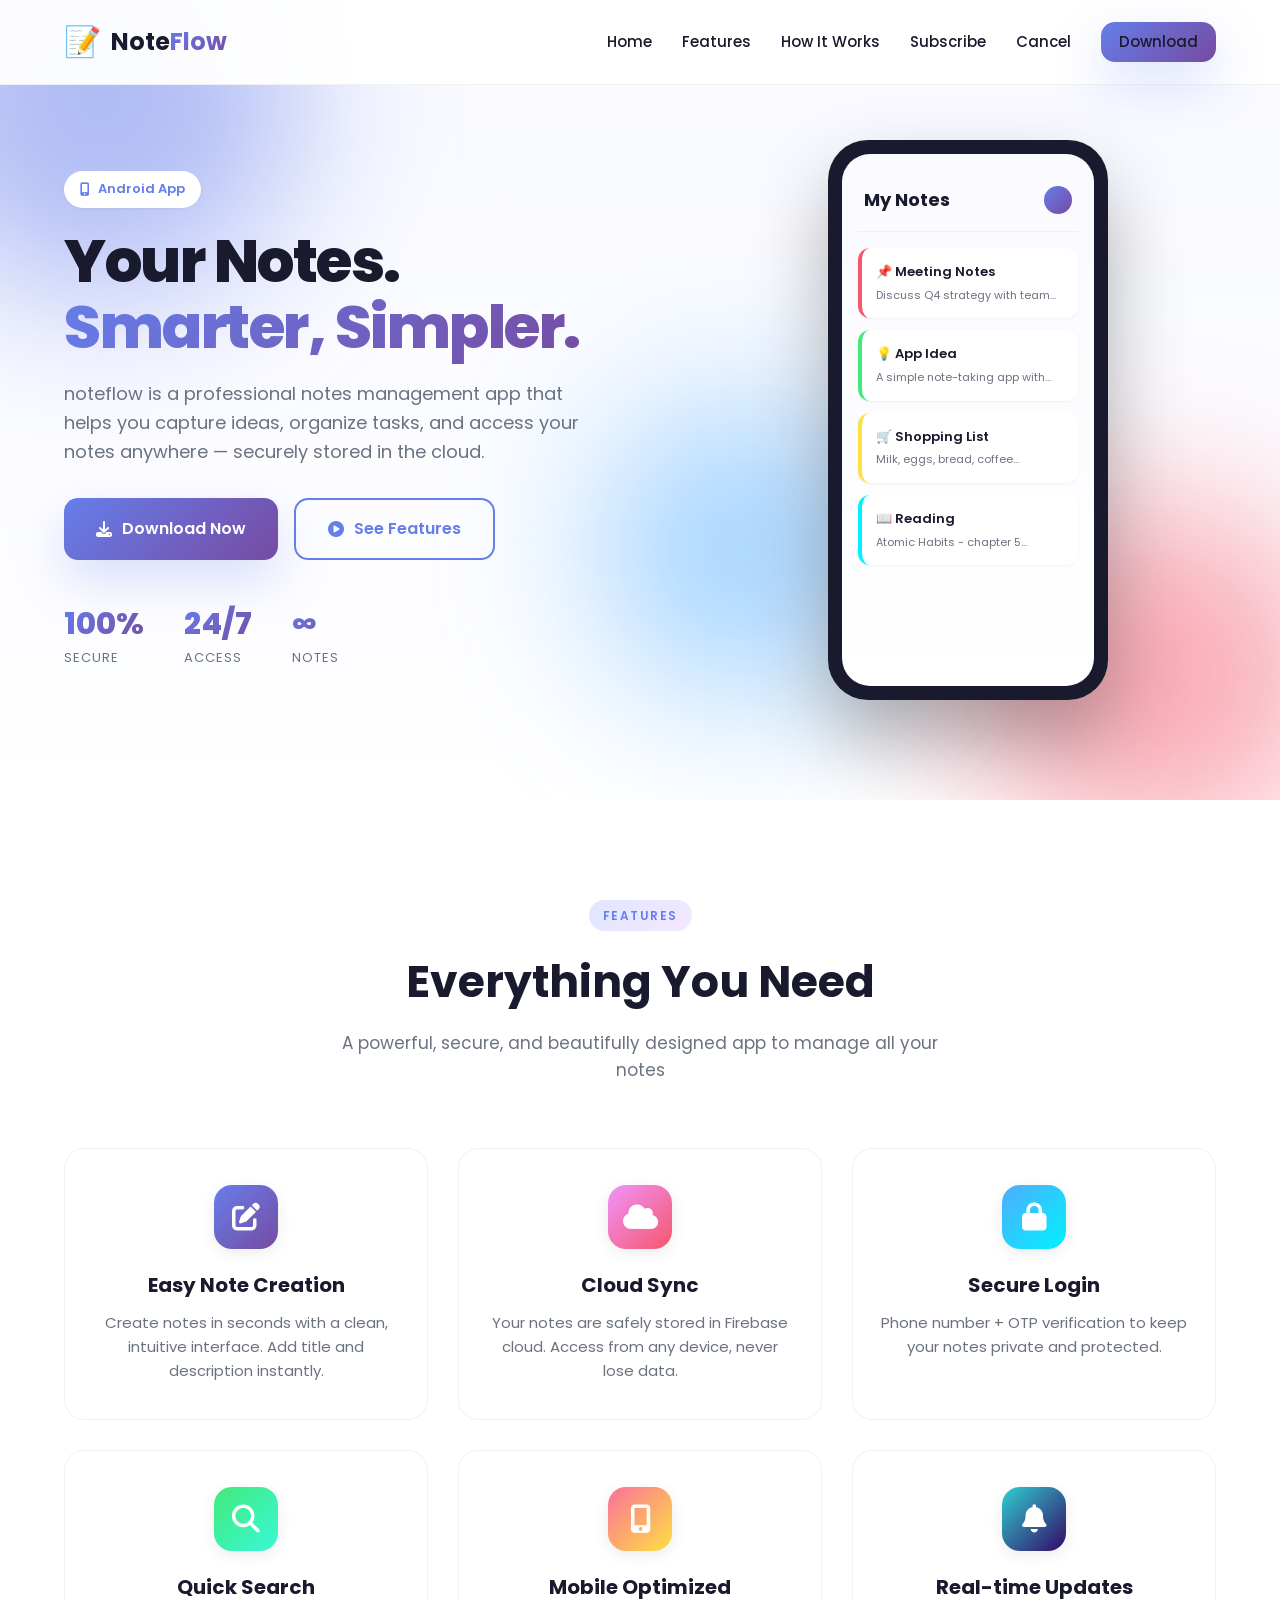
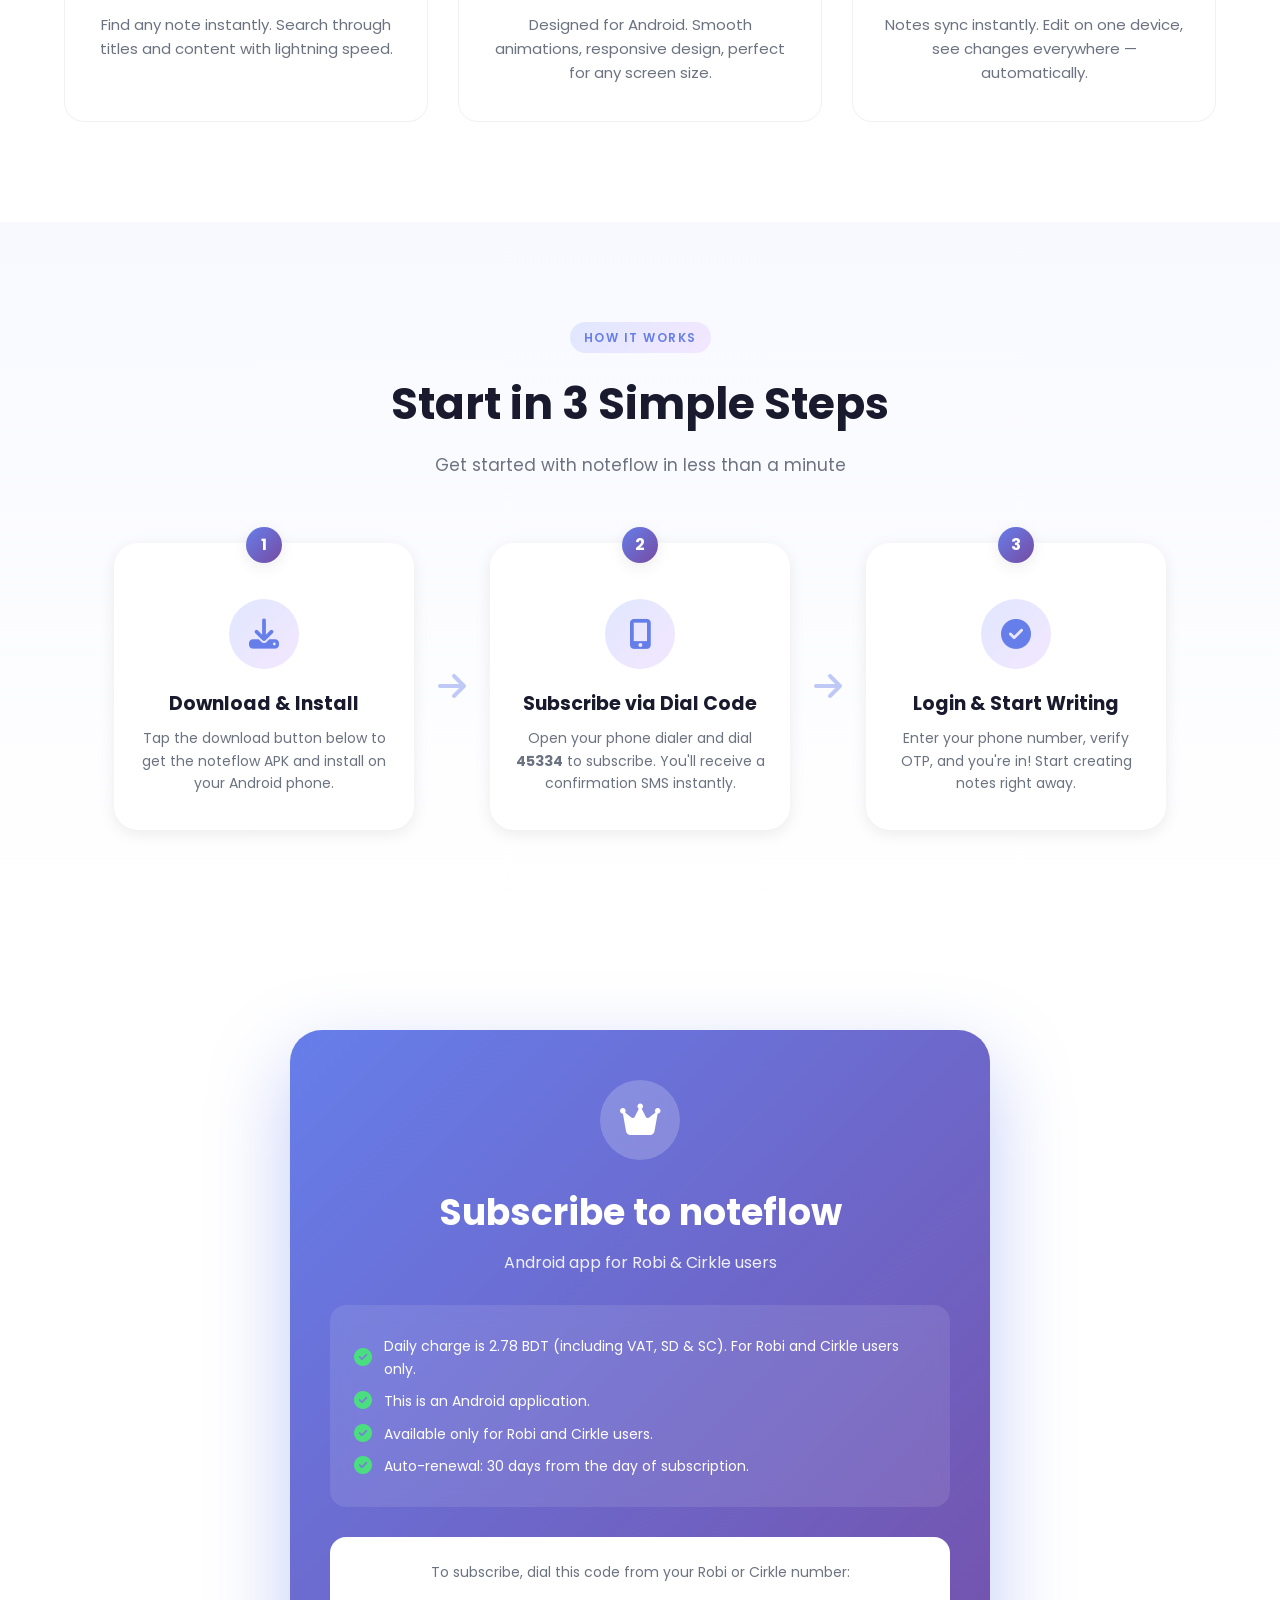
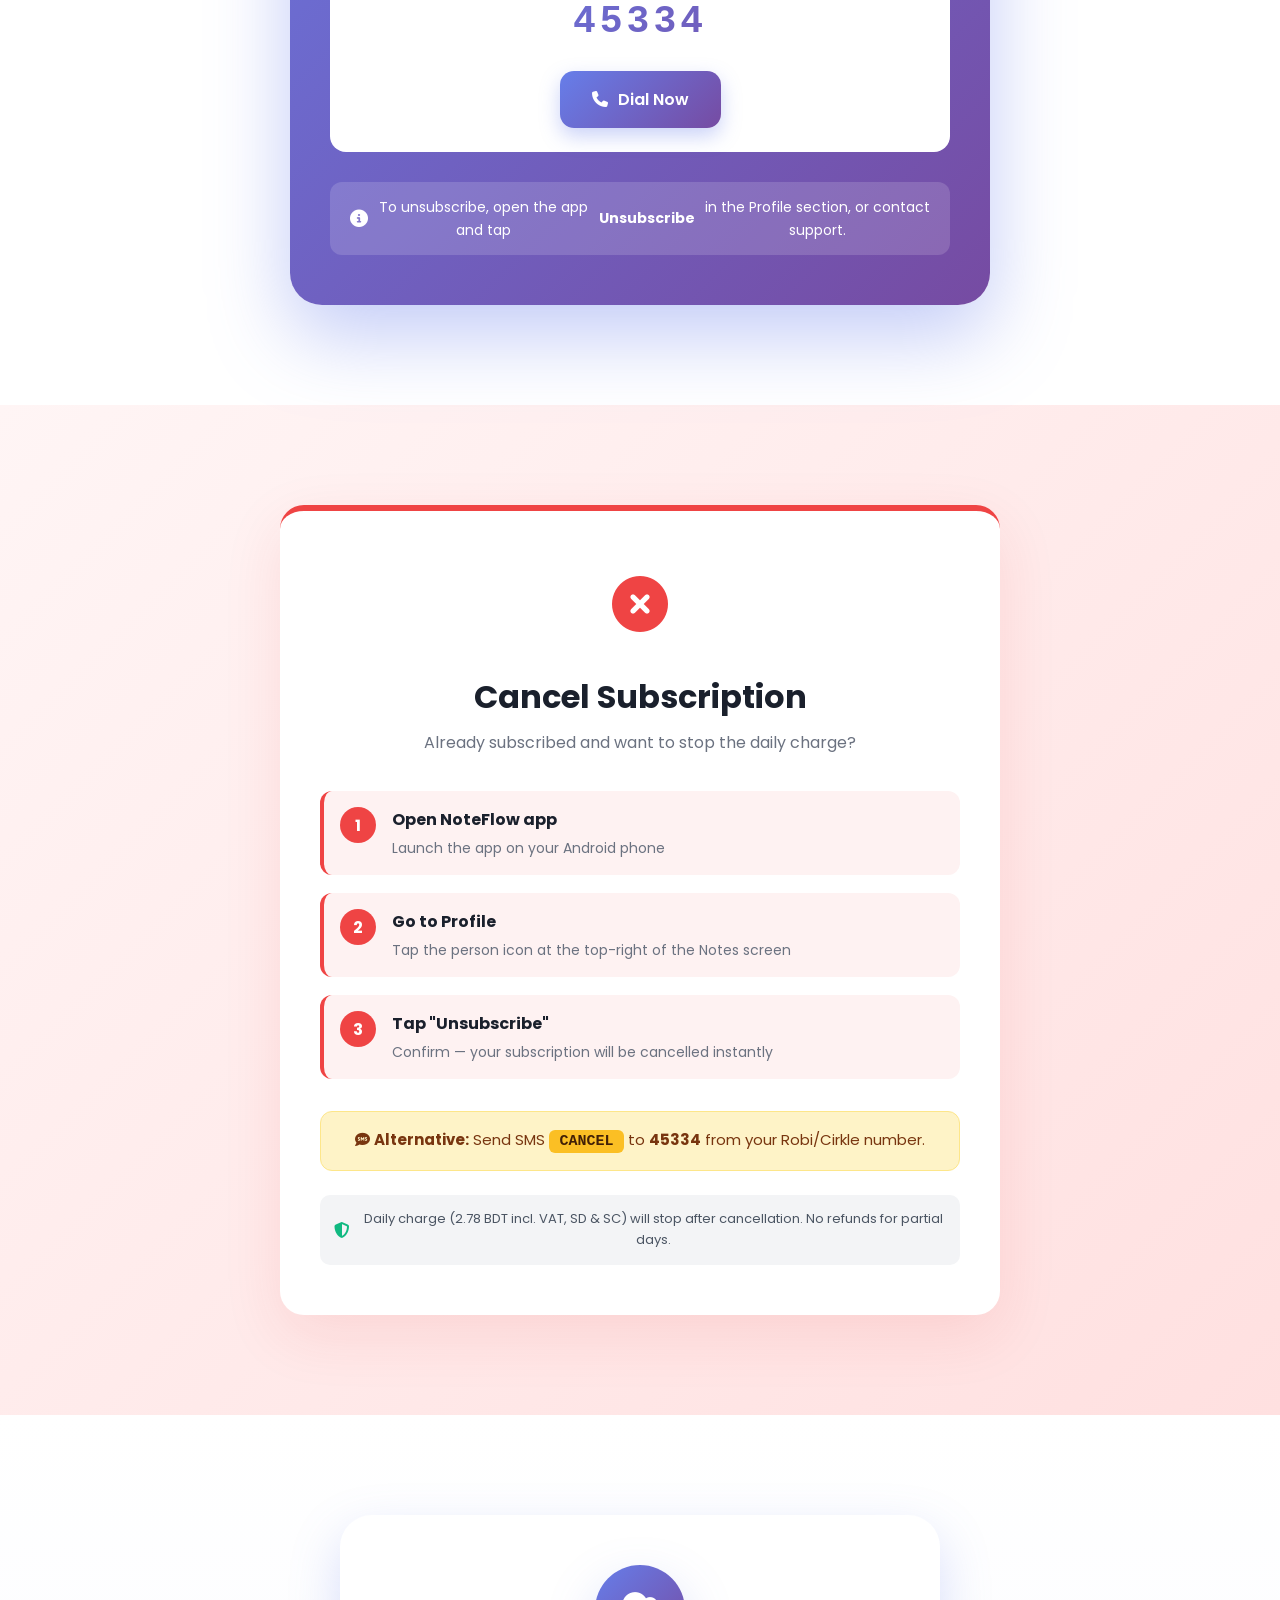
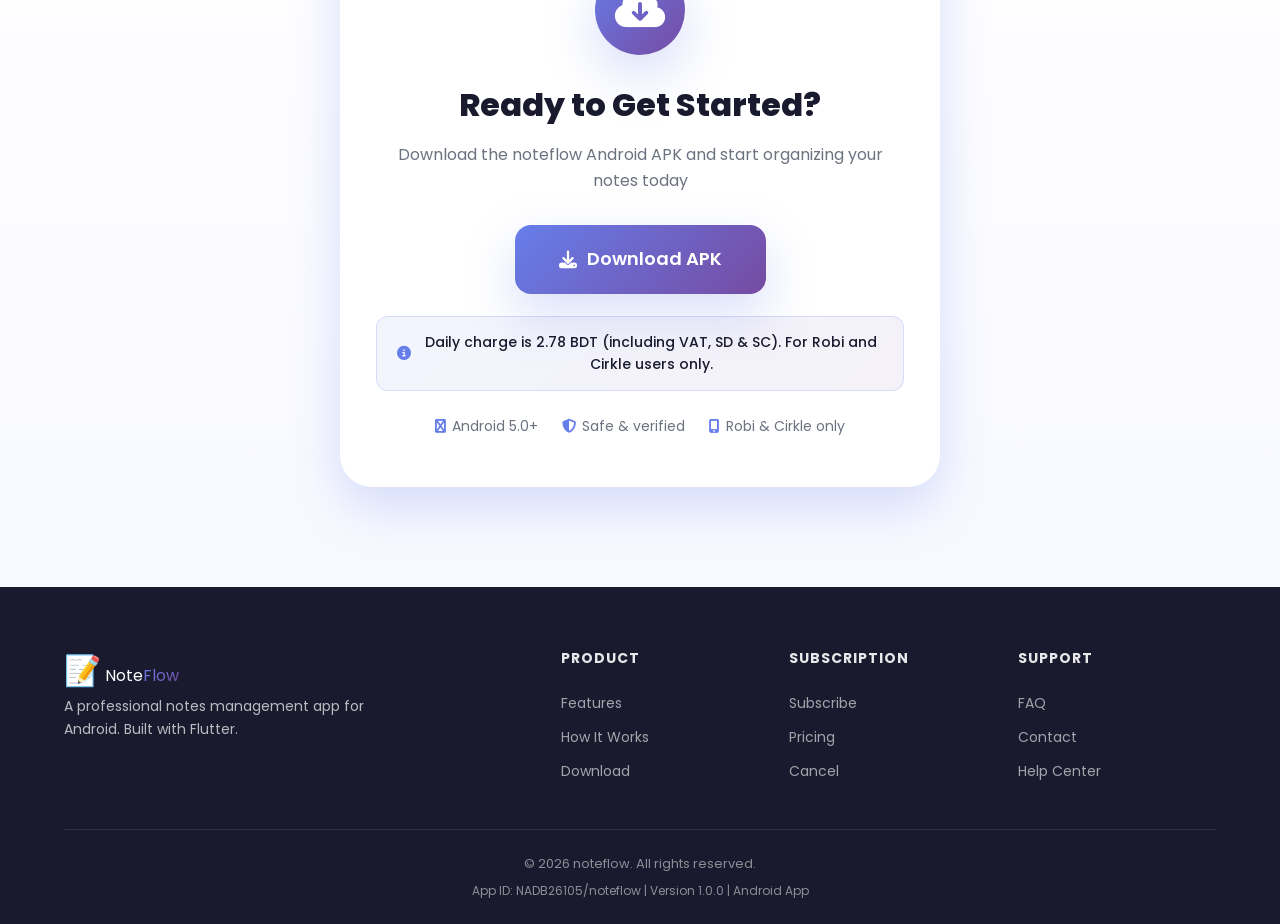
==== commit d3c5d449: "Replaced all text instances of 'Airtel' with 'Cirkle'" ====
--- a/landing_page/noteflow/index.html
+++ b/landing_page/noteflow/index.html
@@ -45,6 +45,7 @@
         <li><a href="#features">Features</a></li>
         <li><a href="#how">How It Works</a></li>
         <li><a href="#subscribe">Subscribe</a></li>
+        <li><a href="#unsubscribe">Cancel</a></li>
         <li><a href="#download" class="btn btn-primary btn-sm">Download</a></li>
       </ul>
       <button class="menu-toggle" id="menuToggle" aria-label="Toggle menu">
@@ -234,11 +235,11 @@
           <i class="fas fa-crown"></i>
         </div>
         <h2>Subscribe to noteflow</h2>
-        <p class="subscribe-subtitle">Android app for Robi &amp; Airtel users</p>
+        <p class="subscribe-subtitle">Android app for Robi &amp; Cirkle users</p>
         <div class="subscribe-details">
           <div class="detail-item">
             <i class="fas fa-check-circle"></i>
-            <span>Daily charge is 2.78 BDT (including VAT, SD &amp; SC). For Robi and Airtel users only.</span>
+            <span>Daily charge is 2.78 BDT (including VAT, SD &amp; SC). For Robi and Cirkle users only.</span>
           </div>
           <div class="detail-item">
             <i class="fas fa-check-circle"></i>
@@ -246,7 +247,7 @@
           </div>
           <div class="detail-item">
             <i class="fas fa-check-circle"></i>
-            <span>Available only for Robi and Airtel users.</span>
+            <span>Available only for Robi and Cirkle users.</span>
           </div>
           <div class="detail-item">
             <i class="fas fa-check-circle"></i>
@@ -254,7 +255,7 @@
           </div>
         </div>
         <div class="ussd-box">
-          <div class="ussd-label">To subscribe, dial this code from your Robi or Airtel number:</div>
+          <div class="ussd-label">To subscribe, dial this code from your Robi or Cirkle number:</div>
           <div class="ussd-code">45334</div>
           <a href="tel:45334" class="btn btn-primary btn-lg ussd-dial-btn" id="ussdDialBtn">
             <i class="fas fa-phone"></i> Dial Now
@@ -263,6 +264,53 @@
         <div class="subscribe-note">
           <i class="fas fa-info-circle"></i>
           To unsubscribe, open the app and tap <strong>Unsubscribe</strong> in the Profile section, or contact support.
+        </div>
+      </div>
+    </div>
+  </section>
+
+  <!-- ============ UNSUBSCRIBE SECTION ============ -->
+  <section class="unsubscribe" id="unsubscribe">
+    <div class="container">
+      <div class="unsubscribe-card">
+        <div class="unsubscribe-icon">
+          <i class="fas fa-times-circle"></i>
+        </div>
+        <h2>Cancel Subscription</h2>
+        <p class="unsubscribe-subtitle">Already subscribed and want to stop the daily charge?</p>
+
+        <div class="unsubscribe-steps">
+          <div class="unsub-step">
+            <span class="step-num">1</span>
+            <div class="step-content">
+              <strong>Open NoteFlow app</strong>
+              <p>Launch the app on your Android phone</p>
+            </div>
+          </div>
+          <div class="unsub-step">
+            <span class="step-num">2</span>
+            <div class="step-content">
+              <strong>Go to Profile</strong>
+              <p>Tap the person icon at the top-right of the Notes screen</p>
+            </div>
+          </div>
+          <div class="unsub-step">
+            <span class="step-num">3</span>
+            <div class="step-content">
+              <strong>Tap "Unsubscribe"</strong>
+              <p>Confirm — your subscription will be cancelled instantly</p>
+            </div>
+          </div>
+        </div>
+
+        <div class="unsub-alternative">
+          <i class="fas fa-sms"></i>
+          <strong>Alternative:</strong> Send SMS <code>CANCEL</code> to <strong>45334</strong> from your Robi/Cirkle number.
+        </div>
+
+        <div class="unsubscribe-note">
+          <i class="fas fa-shield-alt"></i>
+          Daily charge (2.78 BDT incl. VAT, SD &amp; SC) will stop after cancellation. No refunds for partial days.
         </div>
       </div>
     </div>
@@ -283,12 +331,12 @@
         </a>
         <div class="charge-info">
           <i class="fas fa-info-circle"></i>
-          Daily charge is 2.78 BDT (including VAT, SD &amp; SC). For Robi and Airtel users only.
+          Daily charge is 2.78 BDT (including VAT, SD &amp; SC). For Robi and Cirkle users only.
         </div>
         <div class="download-info">
           <span><i class="fas fa-android"></i> Android 5.0+</span>
           <span><i class="fas fa-shield-alt"></i> Safe &amp; verified</span>
-          <span><i class="fas fa-mobile-alt"></i> Robi &amp; Airtel only</span>
+          <span><i class="fas fa-mobile-alt"></i> Robi &amp; Cirkle only</span>
         </div>
       </div>
     </div>
@@ -314,7 +362,7 @@
             <h4>Subscription</h4>
             <a href="#subscribe">Subscribe</a>
             <a href="#subscribe">Pricing</a>
-            <a href="#subscribe">Cancel</a>
+            <a href="#unsubscribe">Cancel</a>
           </div>
           <div class="footer-col">
             <h4>Support</h4>
--- a/landing_page/noteflow/css/style.css
+++ b/landing_page/noteflow/css/style.css
@@ -680,6 +680,135 @@
 .ussd-dial-btn:hover {
   transform: translateY(-2px);
   box-shadow: 0 12px 28px rgba(102, 126, 234, 0.5);
+}
+
+/* ============== UNSUBSCRIBE ============== */
+.unsubscribe {
+  padding: 100px 0;
+  background: linear-gradient(135deg, #fff5f5 0%, #ffe0e0 100%);
+}
+
+.unsubscribe-card {
+  max-width: 720px;
+  margin: 0 auto;
+  background: white;
+  padding: 50px 40px;
+  border-radius: 24px;
+  box-shadow: 0 20px 60px rgba(220, 38, 38, 0.1);
+  text-align: center;
+  border-top: 6px solid #ef4444;
+}
+
+.unsubscribe-icon {
+  font-size: 56px;
+  color: #ef4444;
+  margin-bottom: 20px;
+}
+
+.unsubscribe-card h2 {
+  font-size: 32px;
+  font-weight: 700;
+  color: #1a202c;
+  margin-bottom: 8px;
+}
+
+.unsubscribe-subtitle {
+  color: #6b7280;
+  font-size: 16px;
+  margin-bottom: 36px;
+}
+
+.unsubscribe-steps {
+  display: flex;
+  flex-direction: column;
+  gap: 18px;
+  margin-bottom: 32px;
+  text-align: left;
+}
+
+.unsub-step {
+  display: flex;
+  align-items: flex-start;
+  gap: 16px;
+  padding: 16px;
+  background: #fef2f2;
+  border-radius: 12px;
+  border-left: 4px solid #ef4444;
+}
+
+.step-num {
+  flex-shrink: 0;
+  width: 36px;
+  height: 36px;
+  background: #ef4444;
+  color: white;
+  border-radius: 50%;
+  display: flex;
+  align-items: center;
+  justify-content: center;
+  font-weight: 700;
+  font-size: 16px;
+}
+
+.step-content strong {
+  display: block;
+  color: #1a202c;
+  font-size: 16px;
+  margin-bottom: 4px;
+}
+
+.step-content p {
+  color: #6b7280;
+  font-size: 14px;
+  margin: 0;
+}
+
+.unsub-alternative {
+  background: #fef3c7;
+  border: 1px solid #fde68a;
+  border-radius: 12px;
+  padding: 16px;
+  margin-bottom: 24px;
+  font-size: 15px;
+  color: #78350f;
+}
+
+.unsub-alternative code {
+  background: #fbbf24;
+  color: #422006;
+  padding: 3px 10px;
+  border-radius: 6px;
+  font-weight: 700;
+  font-family: 'Courier New', monospace;
+}
+
+.unsubscribe-note {
+  background: #f3f4f6;
+  padding: 14px;
+  border-radius: 10px;
+  font-size: 13px;
+  color: #4b5563;
+  display: flex;
+  align-items: center;
+  gap: 10px;
+  justify-content: center;
+}
+
+.unsubscribe-note i {
+  color: #10b981;
+  font-size: 16px;
+}
+
+@media (max-width: 768px) {
+  .unsubscribe-card {
+    padding: 30px 20px;
+  }
+  .unsubscribe-card h2 {
+    font-size: 24px;
+  }
+  .unsub-step {
+    flex-direction: column;
+  }
 }
 
 .charge-info {
